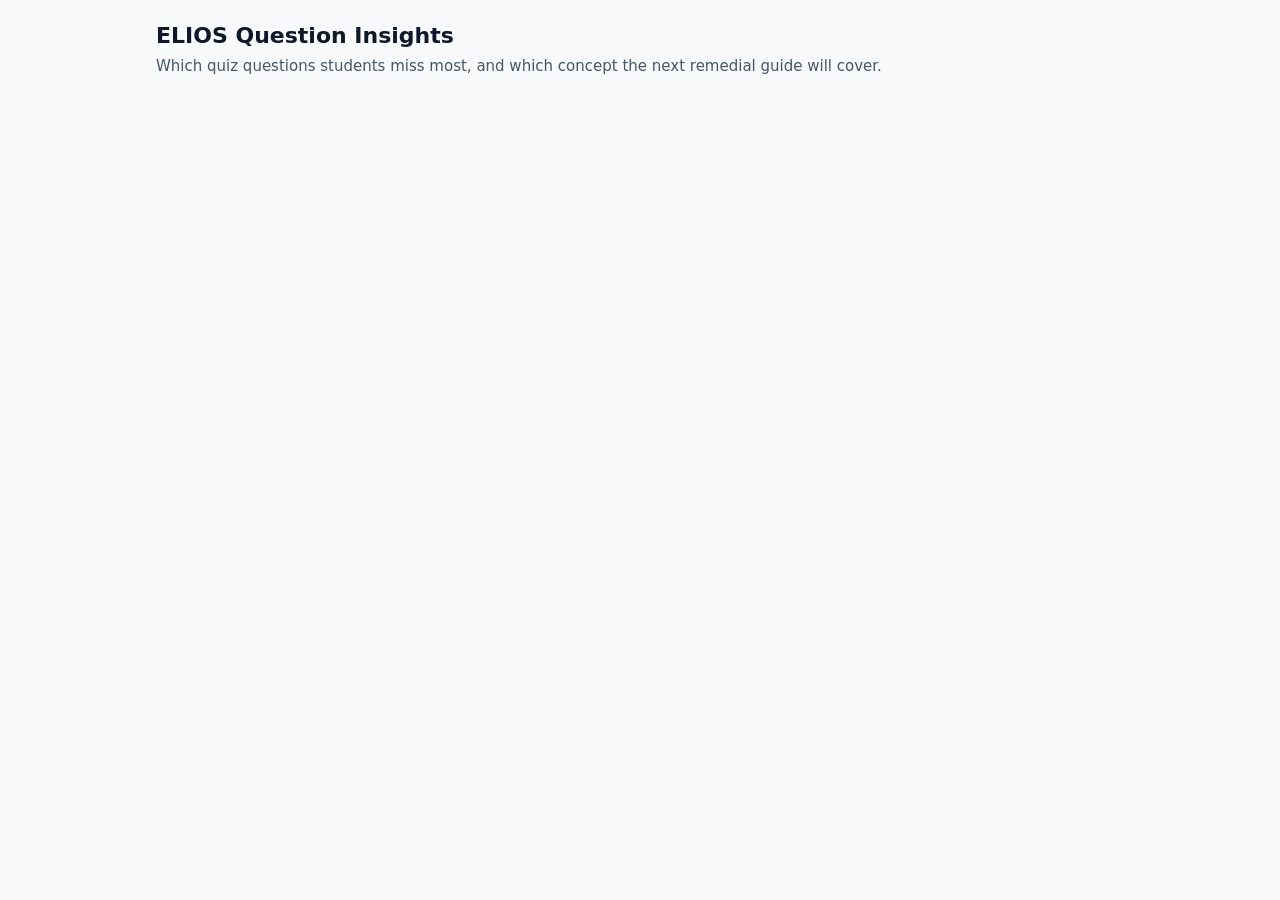
==== dashboard/index.html @ 15edd092 "feat: private question-insights dashboard (Vercel, Supabase login) Co-Authored-By: Claude Sonnet 5.5" ====
<!doctype html>
<html lang="en">
<head>
<meta charset="utf-8">
<meta name="viewport" content="width=device-width, initial-scale=1">
<meta name="robots" content="noindex, nofollow">
<title>ELIOS Question Insights</title>
<style>
:root{--bg:#f8fafc;--card:#fff;--ink:#0f172a;--muted:#475569;--rule:#cbd5e1;--green:#15803d;--red:#b91c1c;--amber:#b45309;--good:#4ade80;--bad:#f87171;--top:#dc2626}
@media (prefers-color-scheme:dark){:root{--bg:#0b1220;--card:#111a2e;--ink:#e2e8f0;--muted:#94a3b8;--rule:#27344d;--green:#4ade80;--red:#f87171;--amber:#fbbf24;--good:#22c55e;--bad:#7f1d1d;--top:#f87171}}
*{box-sizing:border-box}body{margin:0;background:var(--bg);color:var(--ink);font:15px/1.45 system-ui,-apple-system,Segoe UI,sans-serif}
main{max-width:1000px;margin:0 auto;padding:20px 16px 48px}
h1{font-size:22px;margin:0 0 4px}h2{font-size:16px;margin:28px 0 8px}p.sub{margin:0 0 16px;color:var(--muted)}
.bar{display:flex;gap:12px;flex-wrap:wrap;align-items:end;margin:12px 0}
label{display:flex;flex-direction:column;font-size:12px;color:var(--muted);gap:4px}
select,input,button{font:inherit;padding:8px 10px;border:1px solid var(--rule);border-radius:8px;background:var(--card);color:var(--ink)}
button{cursor:pointer;background:var(--green);color:#fff;border-color:transparent}button.link{background:none;color:var(--muted);border-color:var(--rule)}
.card{background:var(--card);border:1px solid var(--rule);border-radius:12px;padding:12px 14px;margin:8px 0}
.row{display:grid;grid-template-columns:1fr 120px;gap:12px;align-items:start}
.q{font-weight:600}.meta{color:var(--muted);font-size:13px}
.rate{font-size:22px;font-weight:700;text-align:right}.rate small{display:block;font-size:12px;font-weight:400;color:var(--muted)}
.opts{display:grid;gap:4px;margin-top:8px}.opt{display:grid;grid-template-columns:150px 1fr 46px;gap:8px;align-items:center;font-size:13px}
.opt .t{white-space:nowrap;overflow:hidden;text-overflow:ellipsis}.track{background:var(--rule);border-radius:4px;height:10px;overflow:hidden}.fill{height:10px}
.ok .fill{background:var(--good)}.no .fill{background:var(--bad)}.no.top .fill{background:var(--top)}.top .t{font-weight:600}
.pill{display:inline-block;padding:1px 8px;border-radius:999px;font-size:12px;border:1px solid var(--rule);color:var(--muted)}.pill.ready{color:var(--green);border-color:var(--green)}
#msg{color:var(--muted)}[hidden]{display:none!important}
@media (max-width:560px){.row{grid-template-columns:1fr}.rate{text-align:left}.opt{grid-template-columns:100px 1fr 40px}}
</style>
</head>
<body>
<main>
 <h1>ELIOS Question Insights</h1>
 <p class="sub">Which quiz questions students miss most, and which concept the next remedial guide will cover.</p>
 <section id="login" hidden>
  <div class="card"><form id="loginForm" class="bar"><label>Email<input id="email" type="email" required autocomplete="email"></label><button>Send login link</button></form>
  <p id="loginMsg" class="meta"></p></div>
 </section>
 <section id="app" hidden>
  <div class="bar">
   <label>Period<select id="days"><option value="7">last 7 days</option><option value="30" selected>last 30 days</option><option value="90">last 90 days</option></select></label>
   <label>Min. answers per question<input id="min" type="number" min="1" value="20" style="width:90px"></label>
   <button id="refresh">Refresh</button><button id="logout" class="link">Log out</button>
  </div>
  <p id="msg"></p>
  <h2>Concepts</h2><div id="concepts"></div>
  <h2>Questions</h2><div id="questions"></div>
 </section>
</main>
<script src="config.js"></script>
<script src="supabase.min.js"></script>
<script src="app.js"></script>
</body>
</html>
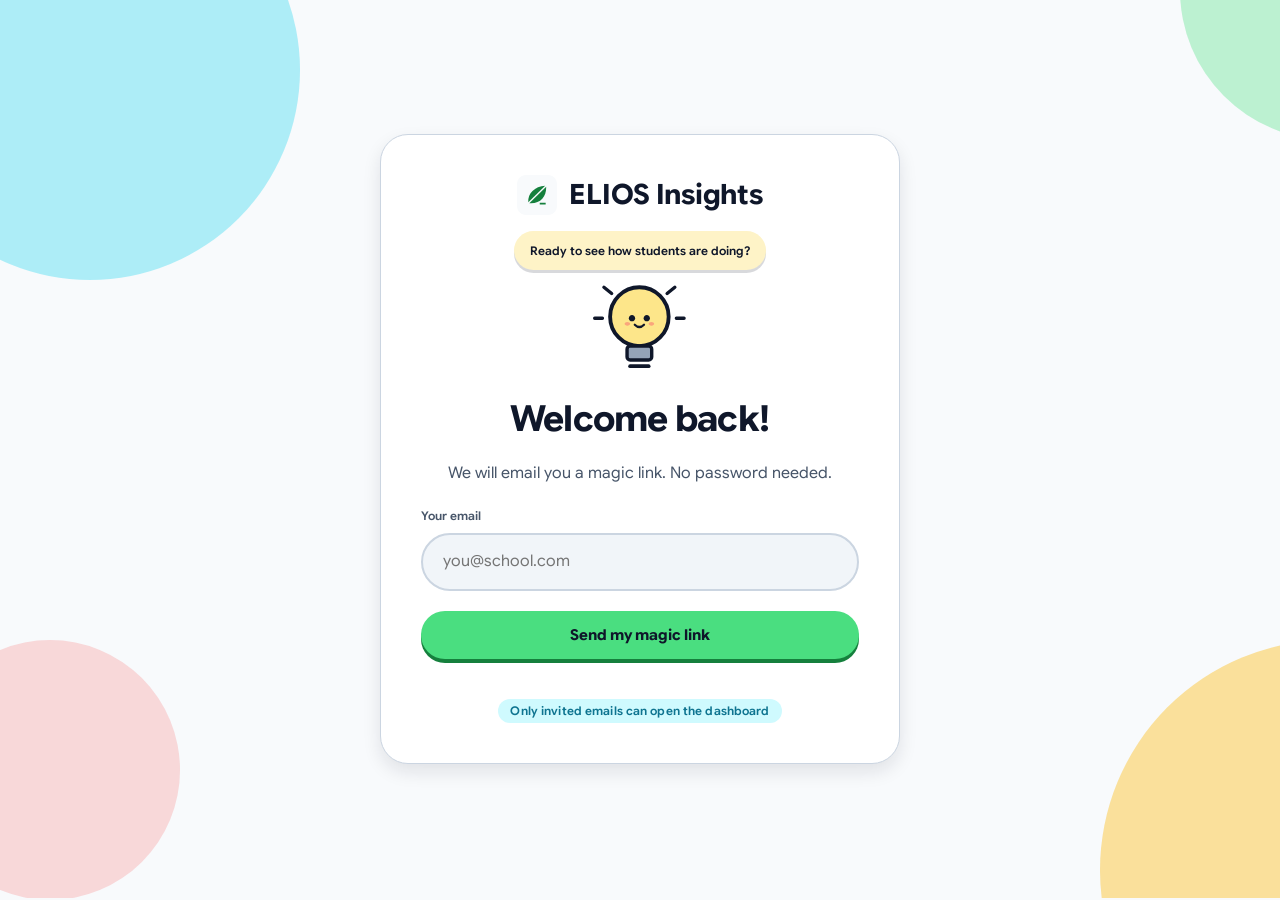
==== commit e999444a: "feat: restyle the dashboard to match the Figma design Co-Authored-By: Claude Sonnet 5.5 <noreply@ant" ====
--- a/dashboard/index.html
+++ b/dashboard/index.html
@@ -5,46 +5,83 @@
 <meta name="viewport" content="width=device-width, initial-scale=1">
 <meta name="robots" content="noindex, nofollow">
 <title>ELIOS Question Insights</title>
-<style>
-:root{--bg:#f8fafc;--card:#fff;--ink:#0f172a;--muted:#475569;--rule:#cbd5e1;--green:#15803d;--red:#b91c1c;--amber:#b45309;--good:#4ade80;--bad:#f87171;--top:#dc2626}
-@media (prefers-color-scheme:dark){:root{--bg:#0b1220;--card:#111a2e;--ink:#e2e8f0;--muted:#94a3b8;--rule:#27344d;--green:#4ade80;--red:#f87171;--amber:#fbbf24;--good:#22c55e;--bad:#7f1d1d;--top:#f87171}}
-*{box-sizing:border-box}body{margin:0;background:var(--bg);color:var(--ink);font:15px/1.45 system-ui,-apple-system,Segoe UI,sans-serif}
-main{max-width:1000px;margin:0 auto;padding:20px 16px 48px}
-h1{font-size:22px;margin:0 0 4px}h2{font-size:16px;margin:28px 0 8px}p.sub{margin:0 0 16px;color:var(--muted)}
-.bar{display:flex;gap:12px;flex-wrap:wrap;align-items:end;margin:12px 0}
-label{display:flex;flex-direction:column;font-size:12px;color:var(--muted);gap:4px}
-select,input,button{font:inherit;padding:8px 10px;border:1px solid var(--rule);border-radius:8px;background:var(--card);color:var(--ink)}
-button{cursor:pointer;background:var(--green);color:#fff;border-color:transparent}button.link{background:none;color:var(--muted);border-color:var(--rule)}
-.card{background:var(--card);border:1px solid var(--rule);border-radius:12px;padding:12px 14px;margin:8px 0}
-.row{display:grid;grid-template-columns:1fr 120px;gap:12px;align-items:start}
-.q{font-weight:600}.meta{color:var(--muted);font-size:13px}
-.rate{font-size:22px;font-weight:700;text-align:right}.rate small{display:block;font-size:12px;font-weight:400;color:var(--muted)}
-.opts{display:grid;gap:4px;margin-top:8px}.opt{display:grid;grid-template-columns:150px 1fr 46px;gap:8px;align-items:center;font-size:13px}
-.opt .t{white-space:nowrap;overflow:hidden;text-overflow:ellipsis}.track{background:var(--rule);border-radius:4px;height:10px;overflow:hidden}.fill{height:10px}
-.ok .fill{background:var(--good)}.no .fill{background:var(--bad)}.no.top .fill{background:var(--top)}.top .t{font-weight:600}
-.pill{display:inline-block;padding:1px 8px;border-radius:999px;font-size:12px;border:1px solid var(--rule);color:var(--muted)}.pill.ready{color:var(--green);border-color:var(--green)}
-#msg{color:var(--muted)}[hidden]{display:none!important}
-@media (max-width:560px){.row{grid-template-columns:1fr}.rate{text-align:left}.opt{grid-template-columns:100px 1fr 40px}}
-</style>
+<link rel="icon" href="assets/logo.svg">
+<link rel="stylesheet" href="style.css">
 </head>
 <body>
-<main>
- <h1>ELIOS Question Insights</h1>
- <p class="sub">Which quiz questions students miss most, and which concept the next remedial guide will cover.</p>
- <section id="login" hidden>
-  <div class="card"><form id="loginForm" class="bar"><label>Email<input id="email" type="email" required autocomplete="email"></label><button>Send login link</button></form>
-  <p id="loginMsg" class="meta"></p></div>
- </section>
- <section id="app" hidden>
-  <div class="bar">
-   <label>Period<select id="days"><option value="7">last 7 days</option><option value="30" selected>last 30 days</option><option value="90">last 90 days</option></select></label>
-   <label>Min. answers per question<input id="min" type="number" min="1" value="20" style="width:90px"></label>
-   <button id="refresh">Refresh</button><button id="logout" class="link">Log out</button>
+<header class="topbar" id="topbar" hidden>
+ <div class="brand"><img src="assets/logo.svg" alt=""><div><div class="subhead">ELIOS Insights</div><small>Which questions students find tricky</small></div></div>
+ <div class="spacer"></div>
+ <div class="seg" id="period" role="group" aria-label="Period">
+  <button data-days="7" aria-pressed="false">7 days</button><button data-days="30" aria-pressed="true">30 days</button><button data-days="90" aria-pressed="false">90 days</button>
+ </div>
+ <button class="btn secondary" id="theme" type="button">Dark mode</button>
+ <button class="user" id="user" type="button" title="Log out"><span class="avatar" id="avatar">B</span><span id="hello">Hi</span></button>
+</header>
+
+<section id="login" class="stage" hidden>
+ <div class="stagecard">
+  <div class="brand"><img src="assets/logo.svg" alt=""><h1 class="headline">ELIOS Insights</h1></div>
+  <div class="art"><div class="bubble">Ready to see how students are doing?</div><img src="assets/bulb.svg" alt=""></div>
+  <h2 class="display">Welcome back!</h2>
+  <p class="tx2">We will email you a magic link. No password needed.</p>
+  <form id="loginForm" class="field-wrap" style="width:100%;display:flex;flex-direction:column;gap:20px">
+   <div class="field"><label for="email">Your email</label><input id="email" type="email" required autocomplete="email" placeholder="you@school.com"></div>
+   <button class="btn block" type="submit">Send my magic link</button>
+  </form>
+  <p id="loginMsg" class="small tx2" role="status"></p>
+  <span class="chip sky">Only invited emails can open the dashboard</span>
+ </div>
+</section>
+
+<section id="sent" class="stage" hidden>
+ <div class="stagecard">
+  <div class="brand"><img src="assets/logo.svg" alt=""><h1 class="headline">ELIOS Insights</h1></div>
+  <div class="art"><div class="bubble">Link on its way!</div><img src="assets/bulb.svg" alt=""></div>
+  <h2 class="display">Check your inbox</h2>
+  <p class="tx2">We sent a link to <b id="sentTo"></b>. It works for one hour.</p>
+  <div class="steps"><div class="step a"><i>1</i>Open the email from ELIOS</div><div class="step b"><i>2</i>Tap "Log in" inside it</div><div class="step c"><i>3</i>You are in! Welcome to the dashboard</div></div>
+  <button class="btn ghost" id="again" type="button">Use another email</button>
+ </div>
+</section>
+
+<section id="denied" class="stage" hidden>
+ <div class="stagecard">
+  <img src="assets/mascot-binb.svg" alt="" width="86">
+  <h2 class="display">This email is not on the list</h2>
+  <p class="tx2">Ask the dashboard owner to add your email, then log in again. No data was shown.</p>
+  <button class="btn block" id="deniedBack" type="button">Try another email</button>
+ </div>
+</section>
+
+<main id="app" hidden>
+ <p id="msg" role="status"></p>
+ <div id="empty" class="stagecard" style="margin:24px auto" hidden>
+  <img src="assets/mascot-binb.svg" alt="" width="86">
+  <h2 class="display">Not enough answers yet</h2>
+  <p class="tx2">A question appears once enough students have answered it. Lower "Min. answers" or choose a longer period to see earlier ones.</p>
+  <div class="field" style="max-width:260px"><label for="min2">Min. answers per question</label><input id="min2" type="number" min="1" value="20"></div>
+  <button class="btn block" id="refresh" type="button">Refresh</button>
+ </div>
+ <div class="layout" id="content">
+  <div class="col">
+   <section class="hero" id="hero"></section>
+   <div class="how" id="how" hidden>Every second day, the daily guide becomes a remedial guide on the concept students miss most. A concept needs 60 first-try answers, and it is not repeated within 14 days.</div>
+   <div class="tiles" id="tiles"></div>
+   <div class="qhead" id="qhead">
+    <h2 class="headline">Questions</h2><div class="spacer"></div>
+    <span id="filters" style="display:flex;gap:8px;flex-wrap:wrap"></span>
+    <label>Min. answers <input id="min" type="number" min="1" value="20"></label>
+   </div>
+   <div class="list" id="questions"></div>
   </div>
-  <p id="msg"></p>
-  <h2>Concepts</h2><div id="concepts"></div>
-  <h2>Questions</h2><div id="questions"></div>
- </section>
+  <aside class="side">
+   <div style="display:flex;align-items:baseline;gap:12px"><h2 class="headline">Concepts</h2><span class="spacer"></span><span class="small muted">hardest first</span></div>
+   <div id="concepts" style="display:flex;flex-direction:column;gap:16px"></div>
+   <div class="panel" id="calendar"></div>
+   <div class="privacy"><img src="assets/medal.svg" alt=""><span>Answers are counted anonymously. You will never see a name or an email here.</span></div>
+  </aside>
+ </div>
 </main>
 <script src="config.js"></script>
 <script src="supabase.min.js"></script>
--- a/dashboard/style.css
+++ b/dashboard/style.css
@@ -0,0 +1,131 @@
+/* ELIOS Insights: styled after the Figma design (gamified, joyful, easy to read). Tokens = the ELIOS Color variables. */
+@font-face{font-family:'Google Sans Flex';font-weight:400;src:url(fonts/GoogleSansFlex-400.ttf) format('truetype')}
+@font-face{font-family:'Google Sans Flex';font-weight:600;src:url(fonts/GoogleSansFlex-600.ttf) format('truetype')}
+@font-face{font-family:'Google Sans Flex';font-weight:700;src:url(fonts/GoogleSansFlex-700.ttf) format('truetype')}
+@font-face{font-family:'Google Sans Flex';font-weight:900;src:url(fonts/GoogleSansFlex-900.ttf) format('truetype')}
+:root{--bg:#f8fafc;--card:#fff;--raised:#f1f5f9;--tx:#0f172a;--tx2:#475569;--muted:#64748b;--border:#cbd5e1;--ink:#0f172a;--on-ink:#fff;--on-accent:#0f172a;
+--green:#4ade80;--green-s:#15803d;--green-t:#dcfce7;--sun:#fbbf24;--sun-s:#b45309;--sun-t:#fef3c7;--sky:#22d3ee;--sky-s:#0e7490;--sky-t:#cffafe;--coral:#f87171;--coral-s:#b91c1c;--coral-t:#fee2e2;
+--q-red:#e21b3c;--q-blue:#1368ce;--q-yellow:#d89e00;--q-green:#26890c;--shadow:0 8px 18px rgba(15,23,42,.10);--pop:rgba(15,23,42,.16)}
+:root[data-theme=dark]{--bg:#0f172a;--card:#1e293b;--raised:#334155;--tx:#f1f5f9;--tx2:#94a3b8;--muted:#8392a8;--border:#334155;--ink:#f1f5f9;--on-ink:#0f172a;
+--green-s:#4ade80;--green-t:#123a26;--sun-s:#fbbf24;--sun-t:#3a2e0b;--sky-s:#22d3ee;--sky-t:#0b3a47;--coral-s:#f87171;--coral-t:#4a1f23;--shadow:0 8px 18px rgba(0,0,0,.35);--pop:rgba(0,0,0,.4)}
+*{box-sizing:border-box;margin:0}
+html{scroll-behavior:smooth}
+body{background:var(--bg);color:var(--tx);font:16px/1.6 'Google Sans Flex',system-ui,sans-serif}
+[hidden]{display:none!important}
+button,input{font:inherit;color:inherit}
+h1,h2,h3,p{margin:0}
+.display{font-size:36px;line-height:44px;font-weight:700;letter-spacing:-.02em}
+.headline{font-size:28px;line-height:36px;font-weight:700;letter-spacing:-.01em}
+.subhead{font-size:20px;line-height:28px;font-weight:600}
+.bold{font-weight:600}.small{font-size:14px;line-height:22px}.muted{color:var(--muted)}.tx2{color:var(--tx2)}
+.overline{font-size:11px;line-height:14px;font-weight:600;letter-spacing:.1em;text-transform:uppercase}
+
+/* top bar */
+.topbar{display:flex;align-items:center;gap:16px;padding:16px 48px;background:var(--card);border-bottom:1.5px solid var(--border);flex-wrap:wrap}
+.brand{display:flex;align-items:center;gap:12px}.brand img{width:40px;height:40px}.brand small{display:block;color:var(--muted);font-size:14px;line-height:20px}
+.spacer{flex:1}
+.seg{display:flex;gap:4px;padding:4px;background:var(--raised);border-radius:999px}
+.seg button{border:0;background:none;padding:8px 16px;border-radius:999px;font-size:12px;font-weight:600;letter-spacing:.01em;color:var(--tx2);cursor:pointer}
+.seg button[aria-pressed=true]{background:var(--card);color:var(--tx);box-shadow:0 3px 0 var(--pop)}
+.btn{border:0;border-radius:999px;padding:12px 24px;font-size:15px;font-weight:700;cursor:pointer;background:var(--green);color:var(--on-accent);box-shadow:0 4px 0 #15803d;transition:transform .08s,box-shadow .08s}
+.btn:active{transform:translateY(3px);box-shadow:0 1px 0 #15803d}
+.btn.secondary{background:var(--card);color:var(--tx);border:2px solid var(--border);box-shadow:0 3px 0 var(--pop)}
+.btn.ghost{background:none;box-shadow:none;color:var(--green-s)}
+.btn.block{width:100%}
+.user{display:flex;align-items:center;gap:8px;padding:6px 16px 6px 6px;background:var(--raised);border-radius:999px;font-size:12px;font-weight:600;border:0;cursor:pointer}
+.avatar{width:32px;height:32px;border-radius:50%;background:var(--green);color:var(--on-accent);display:grid;place-items:center;font-weight:700}
+
+/* chips */
+.chip{display:inline-flex;align-items:center;gap:4px;padding:4px 12px;border-radius:999px;font-size:12px;line-height:16px;font-weight:600;letter-spacing:.01em;white-space:nowrap;border:0}
+.chip.green{background:var(--green-t);color:var(--green-s)}.chip.sun{background:var(--sun-t);color:var(--sun-s)}.chip.sky{background:var(--sky-t);color:var(--sky-s)}
+.chip.coral{background:var(--coral-t);color:var(--coral-s)}.chip.ink{background:var(--ink);color:var(--on-ink)}.chip.neutral{background:var(--raised);color:var(--tx)}
+button.chip{cursor:pointer}button.chip[aria-pressed=true]{outline:2px solid var(--ink);outline-offset:1px}
+
+main{padding:32px 48px 48px;max-width:1440px;margin:0 auto}
+.layout{display:grid;grid-template-columns:minmax(0,1fr) 360px;gap:32px;align-items:start}
+.col{display:flex;flex-direction:column;gap:24px}.side{display:flex;flex-direction:column;gap:16px}
+#msg{color:var(--muted);margin-bottom:12px}
+
+/* hero */
+.hero{position:relative;overflow:hidden;border-radius:28px;background:var(--green-t);padding:36px 40px;display:flex;align-items:center;gap:24px}
+.blob{position:absolute;border-radius:50%;pointer-events:none}
+.hero .text{position:relative;flex:1;display:flex;flex-direction:column;gap:12px}.hero .overline{color:var(--green-s)}
+.xp{display:flex;align-items:center;gap:12px;font-size:12px;font-weight:700;color:var(--green-s)}
+.track{flex:1;max-width:360px;height:16px;border-radius:999px;background:var(--card);overflow:hidden}.fill{height:100%;border-radius:999px;background:var(--green)}
+.actions{display:flex;gap:12px;flex-wrap:wrap}
+.mascot{position:relative;display:flex;flex-direction:column;align-items:center;gap:8px}.mascot img{width:118px}
+.bubble{background:var(--card);padding:10px 16px;border-radius:20px;font-size:12px;font-weight:600;box-shadow:0 3px 0 var(--pop)}
+.how{background:var(--sky-t);border-radius:20px;padding:16px 20px;font-size:14px}
+
+/* stat tiles */
+.tiles{display:grid;grid-template-columns:repeat(4,1fr);gap:16px}
+.tile{border-radius:20px;padding:16px 20px;display:flex;flex-direction:column;gap:4px}
+.tile .top{display:flex;justify-content:space-between;align-items:center}.tile .top img{height:40px}
+.tile .num{font-size:40px;line-height:44px;font-weight:900;letter-spacing:-.02em}
+.tile.sky{background:var(--sky-t);color:var(--sky-s)}.tile.green{background:var(--green-t);color:var(--green-s)}.tile.sun{background:var(--sun-t);color:var(--sun-s)}.tile.coral{background:var(--coral-t);color:var(--coral-s)}
+.tile .cap{color:var(--tx2);font-size:14px;line-height:22px}
+
+/* questions */
+.qhead{display:flex;align-items:center;gap:12px;flex-wrap:wrap}.qhead .spacer{min-width:8px}
+.qhead label{display:flex;align-items:center;gap:8px;font-size:12px;color:var(--muted)}
+.qhead input{width:70px;padding:6px 10px;border:2px solid var(--border);border-radius:999px;background:var(--raised)}
+.list{display:flex;flex-direction:column;gap:16px}
+.qcard{background:var(--card);border:1.5px solid var(--border);border-radius:20px;padding:16px 20px;box-shadow:var(--shadow)}
+.qcard .header{display:flex;align-items:center;gap:16px;cursor:pointer}
+.qcard .titles{flex:1;min-width:0}
+.rate{text-align:right;font-size:28px;line-height:32px;font-weight:900;letter-spacing:-.02em}.rate small{display:block;font-size:12px;line-height:16px;font-weight:600;letter-spacing:0;color:var(--muted)}
+.rate.coral{color:var(--coral-s)}.rate.sun{color:var(--sun-s)}.rate.green{color:var(--green-s)}
+.chev{width:36px;height:36px;flex:none;border-radius:50%;background:var(--raised);border:0;display:grid;place-items:center;cursor:pointer}
+.chev svg{transition:transform .2s}.qcard[data-open=true] .chev svg{transform:rotate(180deg)}
+.body{display:none;margin-top:16px}.qcard[data-open=true] .body{display:block}
+.opts{display:flex;flex-direction:column;gap:4px}
+.opt{display:flex;align-items:center;gap:12px;padding:4px 0;font-size:14px}
+.opt .tile-l{width:28px;height:28px;flex:none;border-radius:8px;display:grid;place-items:center;font-size:12px;font-weight:700;color:#fff}
+.opt .t{flex:1;min-width:0;overflow-wrap:anywhere}
+.opt .tag{font-size:11px;font-weight:600;letter-spacing:.1em;padding:2px 8px;border-radius:999px;text-transform:uppercase}
+.opt.ok .tag{background:var(--green-t);color:var(--green-s)}.opt.no.top .tag{background:var(--coral-t);color:var(--coral-s)}
+.bar{width:180px;height:12px;border-radius:999px;background:var(--raised);overflow:hidden;flex:none}.bar i{display:block;height:100%;border-radius:999px;background:var(--border)}
+.opt.ok .bar i{background:var(--green)}.opt.no.top .bar i{background:var(--coral)}
+.opt .p{width:44px;text-align:right;font-size:12px;font-weight:600;color:var(--tx2);flex:none}
+.opt.ok .p{color:var(--green-s)}.opt.no.top .p{color:var(--coral-s)}
+.tip{display:flex;align-items:center;gap:12px;margin-top:12px;padding:12px 16px;border-radius:12px;background:var(--sun-t);font-size:14px}.tip img{width:40px;flex:none}
+.rightonly{display:flex;gap:12px;align-items:center;padding:12px 16px;border-radius:12px;background:var(--sky-t);font-size:14px}
+
+/* sidebar */
+.concept{border-radius:20px;padding:16px;background:var(--card);border:2px solid var(--border);display:flex;flex-direction:column;gap:12px}
+.concept.ready{background:var(--green-t);border-color:var(--green)}
+.concept .head{display:flex;align-items:center;gap:12px}.concept .head img{height:38px}.concept .head .t{flex:1;min-width:0}
+.concept .rate{font-size:28px}
+.concept .prog{display:flex;align-items:center;gap:12px;font-size:12px;font-weight:600}.concept .prog .track{max-width:none;height:12px;background:var(--raised)}
+.concept.ready .prog .track{background:var(--card)}.concept:not(.ready) .fill{background:var(--sky)}
+.panel{background:var(--card);border:1.5px solid var(--border);border-radius:20px;padding:20px;display:flex;flex-direction:column;gap:12px}
+.day{display:flex;align-items:center;gap:12px}.day .t{flex:1;font-weight:600}
+.badge{display:flex;flex-direction:column;align-items:center;padding:6px 10px;border-radius:12px;background:var(--raised);min-width:48px;line-height:1.2}
+.badge.on{background:var(--green-t);color:var(--green-s)}.badge b{font-size:20px;color:var(--tx)}
+.privacy{display:flex;align-items:center;gap:12px;background:var(--sky-t);border-radius:20px;padding:16px;font-size:14px}.privacy img{height:40px}
+
+/* login and states */
+.stage{position:relative;min-height:calc(100vh - 2px);display:grid;place-items:center;padding:32px 16px;overflow:hidden}
+.stagecard{position:relative;width:100%;max-width:520px;background:var(--card);border:1.5px solid var(--border);border-radius:28px;box-shadow:var(--shadow);padding:40px;display:flex;flex-direction:column;align-items:center;gap:20px;text-align:center}
+.stagecard .brand{margin-bottom:-4px}
+.stagecard .art{display:flex;flex-direction:column;align-items:center;gap:8px}.stagecard .art img{width:94px}
+.stagecard .bubble{background:var(--sun-t)}
+.field{width:100%;text-align:left;display:flex;flex-direction:column;gap:8px}.field label{font-size:12px;font-weight:600;color:var(--tx2)}
+.field input{width:100%;padding:14px 20px;border:2px solid var(--border);border-radius:999px;background:var(--raised);color:var(--tx)}
+.steps{width:100%;display:flex;flex-direction:column;gap:12px;text-align:left}
+.step{display:flex;align-items:center;gap:12px;padding:12px 16px;border-radius:20px;font-weight:600}.step.a{background:var(--sky-t)}.step.b{background:var(--sun-t)}.step.c{background:var(--green-t)}
+.step i{font-style:normal;width:32px;height:32px;border-radius:50%;display:grid;place-items:center;font-size:12px;font-weight:700;color:var(--on-accent)}
+.step.a i{background:var(--sky)}.step.b i{background:var(--sun)}.step.c i{background:var(--green)}
+.progress-note{width:100%;text-align:left;font-size:12px;font-weight:600;color:var(--tx2)}
+
+@media (max-width:1100px){.layout{grid-template-columns:1fr}.tiles{grid-template-columns:repeat(2,1fr)}}
+@media (max-width:720px){
+ .topbar{padding:12px 16px}main{padding:16px}
+ .hero{flex-direction:column;align-items:flex-start;padding:20px}.mascot img{width:70px}.display{font-size:30px;line-height:38px}
+ .headline{font-size:24px;line-height:32px}.opt{flex-wrap:wrap}.bar{width:64px}.tile .num{font-size:32px}
+ .qcard{padding:14px 16px}
+ .qcard .header{display:grid;grid-template-columns:auto auto 1fr auto auto;grid-template-areas:"q d . r c" "t t t t t";gap:10px 8px;align-items:center}
+ .qchip{grid-area:q}.dchip{grid-area:d}.qcard .rate{grid-area:r}.chev{grid-area:c;width:32px;height:32px}.qcard .titles{grid-area:t}
+ .qcard .rate small{display:none}
+ .stagecard{padding:24px}
+}
